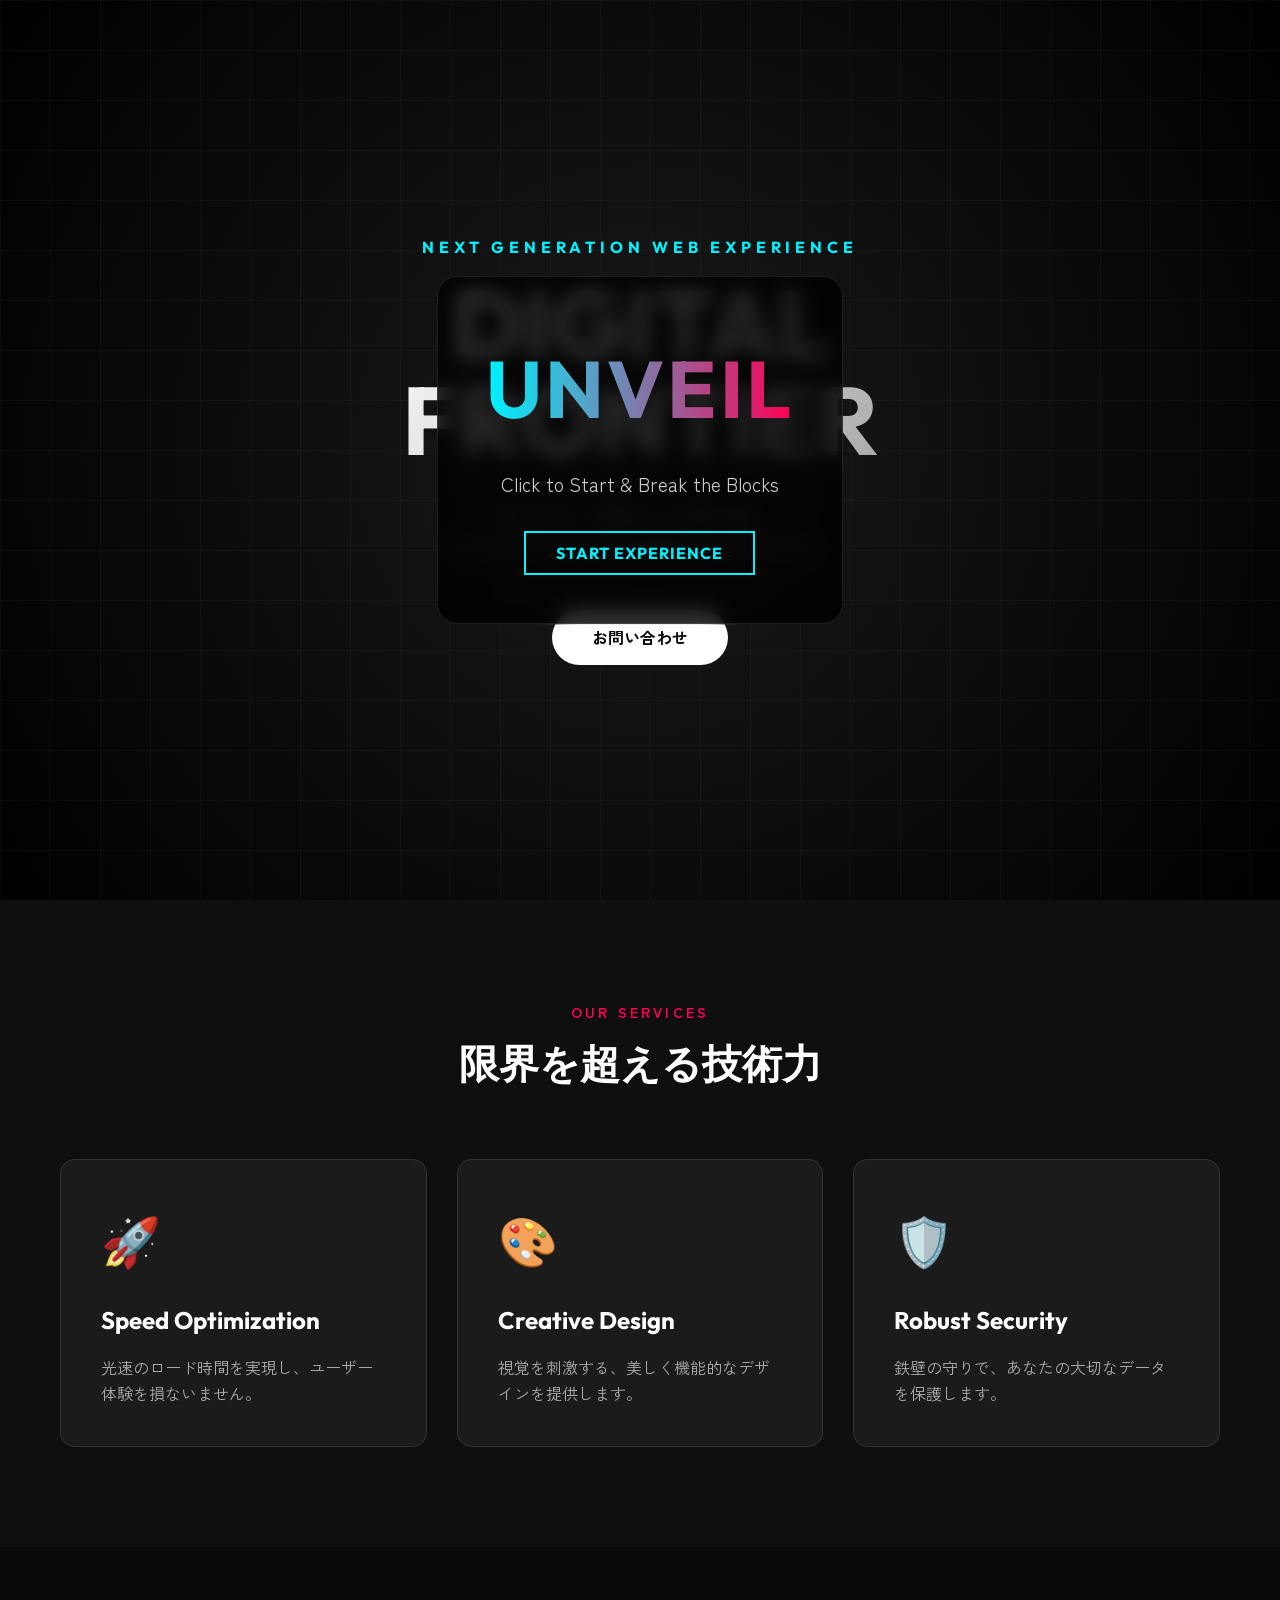
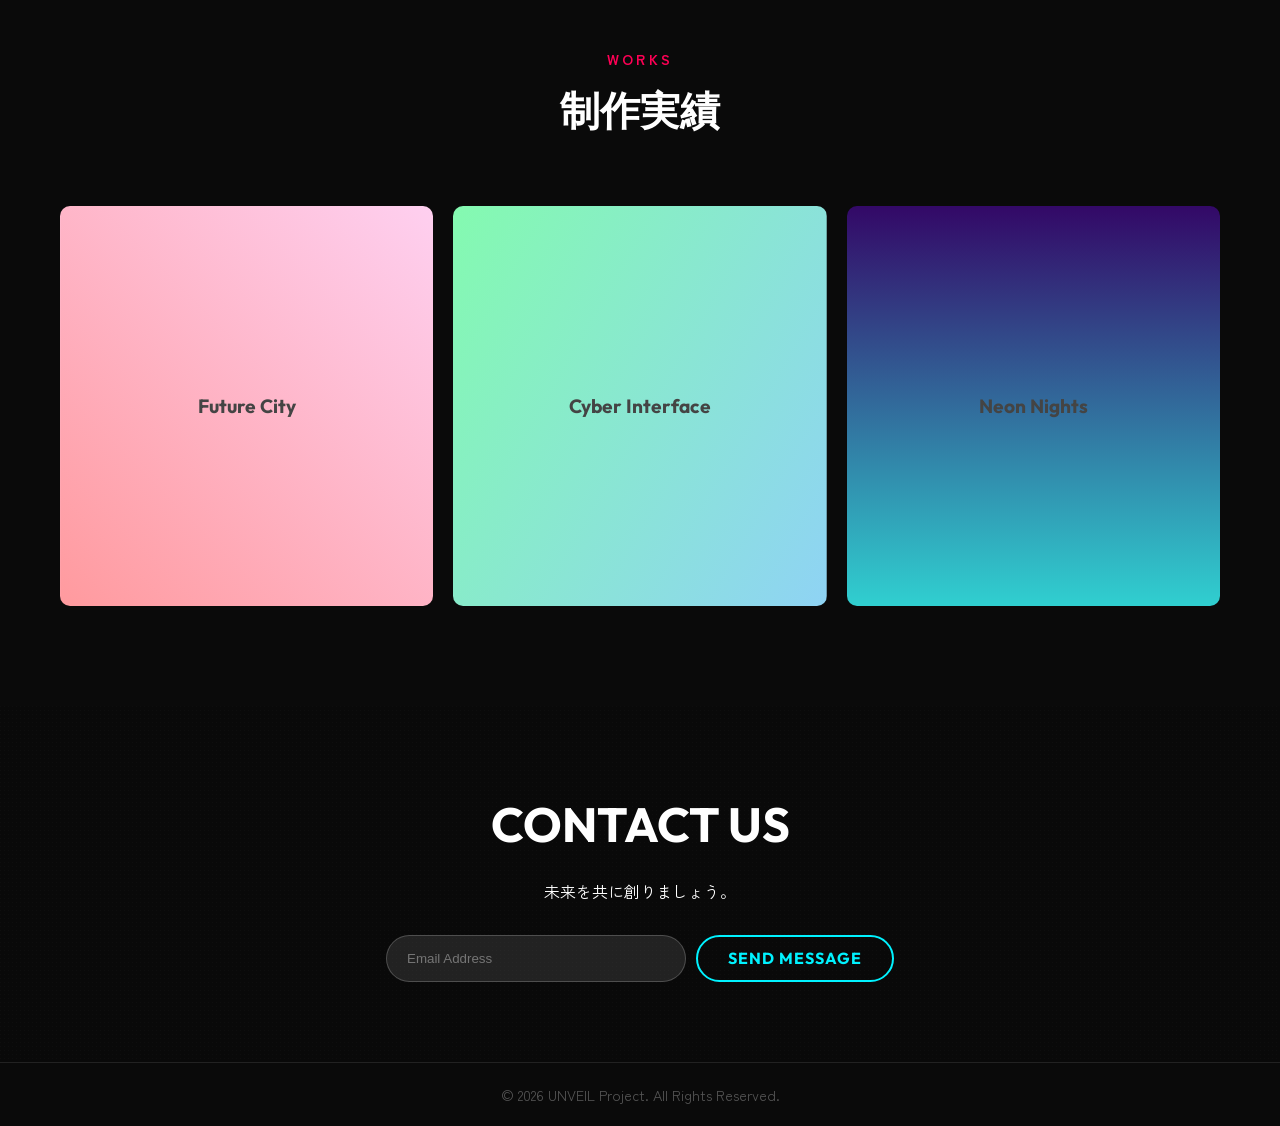
==== index.html @ 2d0221ed "Initial commit for Game LP with Novel character updates" ====
<!DOCTYPE html>
<html lang="ja">

<head>
    <meta charset="UTF-8">
    <meta name="viewport" content="width=device-width, initial-scale=1.0">
    <title>UNVEIL - Interactive Experience</title>
    <link rel="preconnect" href="https://fonts.googleapis.com">
    <link rel="preconnect" href="https://fonts.gstatic.com" crossorigin>
    <link
        href="https://fonts.googleapis.com/css2?family=Outfit:wght@300;500;700&family=Zen+Kaku+Gothic+New:wght@400;700&display=swap"
        rel="stylesheet">
    <link rel="stylesheet" href="style.css">
    <meta name="description" content="ブロックを崩して未来を体感せよ。Playable LP Concept.">
</head>

<body>

    <!-- Game Overlay -->
    <div id="game-overlay">
        <canvas id="game-canvas"></canvas>
        <div id="ui-layer">
            <div id="start-screen">
                <h1>UNVEIL</h1>
                <p>Click to Start & Break the Blocks</p>
                <button id="start-btn">START EXPERIENCE</button>
            </div>
            <div id="game-controls" class="hidden">
                <div class="score-board">SCORE: <span id="score">0</span></div>
                <button id="skip-btn">SKIP & REVEAL ALL</button>
            </div>
        </div>
    </div>

    <!-- Main Content (Hidden initially) -->
    <main id="main-content">
        <header class="hero">
            <div class="container">
                <h2 class="hero-subtitle">NEXT GENERATION WEB EXPERIENCE</h2>
                <h1 class="hero-title">DIGITAL<br>FRONTIER</h1>
                <p class="hero-text">
                    私たちは、常識という壁を壊し、<br>
                    まだ見ぬデジタルの地平線を切り拓きます。
                </p>
                <a href="#contact" class="cta-button">お問い合わせ</a>
            </div>
        </header>

        <section class="features">
            <div class="container">
                <div class="section-header">
                    <h3>OUR SERVICES</h3>
                    <h2>限界を超える技術力</h2>
                </div>
                <div class="feature-grid">
                    <div class="feature-card">
                        <div class="icon">🚀</div>
                        <h4>Speed Optimization</h4>
                        <p>光速のロード時間を実現し、ユーザー体験を損ないません。</p>
                    </div>
                    <div class="feature-card">
                        <div class="icon">🎨</div>
                        <h4>Creative Design</h4>
                        <p>視覚を刺激する、美しく機能的なデザインを提供します。</p>
                    </div>
                    <div class="feature-card">
                        <div class="icon">🛡️</div>
                        <h4>Robust Security</h4>
                        <p>鉄壁の守りで、あなたの大切なデータを保護します。</p>
                    </div>
                </div>
            </div>
        </section>

        <section class="gallery">
            <div class="container">
                <div class="section-header">
                    <h3>WORKS</h3>
                    <h2>制作実績</h2>
                </div>
                <!-- Placeholders for visual interest -->
                <div class="gallery-grid">
                    <div class="gallery-item item-1"><span>Future City</span></div>
                    <div class="gallery-item item-2"><span>Cyber Interface</span></div>
                    <div class="gallery-item item-3"><span>Neon Nights</span></div>
                </div>
            </div>
        </section>

        <section id="contact" class="contact">
            <div class="container">
                <h2>CONTACT US</h2>
                <p>未来を共に創りましょう。</p>
                <form onsubmit="event.preventDefault(); alert('デモページのため送信されません');">
                    <input type="email" placeholder="Email Address" required>
                    <button type="submit">SEND MESSAGE</button>
                </form>
            </div>
        </section>

        <footer>
            <div class="container">
                <p>&copy; 2026 UNVEIL Project. All Rights Reserved.</p>
            </div>
        </footer>
    </main>

    <script src="script.js"></script>
</body>

</html>
---- style.css ----
:root {
    --bg-color: #0a0a0a;
    --text-color: #ffffff;
    --accent-color: #00f2ff;
    --accent-secondary: #ff0055;
    --glass-bg: rgba(255, 255, 255, 0.05);
    --glass-border: rgba(255, 255, 255, 0.1);
    --font-heading: 'Outfit', sans-serif;
    --font-body: 'Zen Kaku Gothic New', sans-serif;
}

* {
    margin: 0;
    padding: 0;
    box-sizing: border-box;
}

body {
    background-color: var(--bg-color);
    color: var(--text-color);
    font-family: var(--font-body);
    line-height: 1.6;
    overflow-x: hidden; /* Avoid horizontal scroll */
}

/* --- Game Overlay & Canvas --- */
#game-overlay {
    position: fixed;
    top: 0;
    left: 0;
    width: 100%;
    height: 100%;
    z-index: 9999;
    pointer-events: none; /* Let clicks pass through if canvas is transparent, handled by JS */
}

#game-canvas {
    display: block;
    width: 100%;
    height: 100%;
    pointer-events: auto; /* Re-enable pointer events for the game */
}

/* UI Layer */
#ui-layer {
    position: absolute;
    top: 0;
    left: 0;
    width: 100%;
    height: 100%;
    pointer-events: none;
    display: flex;
    flex-direction: column;
    justify-content: center;
    align-items: center;
}

#start-screen {
    background: rgba(0, 0, 0, 0.8);
    backdrop-filter: blur(10px);
    padding: 3rem;
    border-radius: 20px;
    border: 1px solid var(--glass-border);
    text-align: center;
    pointer-events: auto;
    animation: fadeIn 1s ease-out;
}

#start-screen h1 {
    font-family: var(--font-heading);
    font-size: 5rem;
    background: linear-gradient(to right, var(--accent-color), var(--accent-secondary));
    -webkit-background-clip: text;
    -webkit-text-fill-color: transparent;
    margin-bottom: 1rem;
    letter-spacing: 0.2rem;
}

#start-screen p {
    font-size: 1.2rem;
    color: #ccc;
    margin-bottom: 2rem;
}

#game-controls {
    position: absolute;
    top: 20px;
    right: 20px;
    display: flex;
    gap: 20px;
    align-items: center;
    pointer-events: auto;
}

.hidden {
    display: none !important;
}

button {
    background: transparent;
    border: 2px solid var(--accent-color);
    color: var(--accent-color);
    padding: 10px 30px;
    font-family: var(--font-heading);
    font-weight: 700;
    font-size: 1rem;
    cursor: pointer;
    transition: all 0.3s ease;
    text-transform: uppercase;
    letter-spacing: 1px;
}

button:hover {
    background: var(--accent-color);
    color: #000;
    box-shadow: 0 0 20px rgba(0, 242, 255, 0.5);
}

#skip-btn {
    border-color: var(--accent-secondary);
    color: var(--accent-secondary);
}

#skip-btn:hover {
    background: var(--accent-secondary);
    color: #fff;
    box-shadow: 0 0 20px rgba(255, 0, 85, 0.5);
}

.score-board {
    font-family: var(--font-heading);
    font-size: 1.5rem;
    font-weight: 700;
    text-shadow: 0 0 10px rgba(0,0,0,0.5);
}

/* --- Main Content (The "Prize") --- */
#main-content {
    /* Initially visible but covered by canvas opacity blocks */
    position: relative;
    z-index: 1;
}

.container {
    max-width: 1200px;
    margin: 0 auto;
    padding: 0 20px;
}

/* Hero Section */
.hero {
    height: 100vh;
    display: flex;
    align-items: center;
    justify-content: center;
    text-align: center;
    background: radial-gradient(circle at center, #1a1a1a 0%, #000 100%);
    position: relative;
}

.hero::after {
    content: '';
    position: absolute;
    top: 0; left: 0; right: 0; bottom: 0;
    background-image: 
        linear-gradient(rgba(255, 255, 255, 0.03) 1px, transparent 1px),
        linear-gradient(90deg, rgba(255, 255, 255, 0.03) 1px, transparent 1px);
    background-size: 50px 50px;
    pointer-events: none;
}

.hero-subtitle {
    display: block;
    color: var(--accent-color);
    font-size: 1rem;
    letter-spacing: 0.3rem;
    margin-bottom: 1rem;
    font-family: var(--font-heading);
}

.hero-title {
    font-family: var(--font-heading);
    font-size: 6rem;
    line-height: 1;
    margin-bottom: 2rem;
    background: linear-gradient(135deg, #fff 0%, #aaa 100%);
    -webkit-background-clip: text;
    -webkit-text-fill-color: transparent;
}

.hero-text {
    font-size: 1.2rem;
    max-width: 600px;
    margin: 0 auto 3rem;
    color: #888;
}

.cta-button {
    display: inline-block;
    padding: 15px 40px;
    background: var(--text-color);
    color: var(--bg-color);
    text-decoration: none;
    font-weight: 700;
    border-radius: 30px;
    transition: transform 0.3s;
}

.cta-button:hover {
    transform: scale(1.05);
}

/* Features Section */
.features {
    padding: 100px 0;
    background: #0f0f0f;
}

.section-header {
    text-align: center;
    margin-bottom: 4rem;
}

.section-header h3 {
    color: var(--accent-secondary);
    letter-spacing: 0.2rem;
    font-size: 0.9rem;
    margin-bottom: 0.5rem;
}

.section-header h2 {
    font-size: 2.5rem;
    font-family: var(--font-heading);
}

.feature-grid {
    display: grid;
    grid-template-columns: repeat(auto-fit, minmax(300px, 1fr));
    gap: 30px;
}

.feature-card {
    background: var(--glass-bg);
    border: 1px solid var(--glass-border);
    padding: 40px;
    border-radius: 15px;
    transition: transform 0.3s;
}

.feature-card:hover {
    transform: translateY(-10px);
    border-color: var(--accent-color);
}

.feature-card .icon {
    font-size: 3rem;
    margin-bottom: 1.5rem;
}

.feature-card h4 {
    font-size: 1.5rem;
    margin-bottom: 1rem;
    font-family: var(--font-heading);
}

.feature-card p {
    color: #aaa;
}

/* Gallery Section */
.gallery {
    padding: 100px 0;
}

.gallery-grid {
    display: grid;
    grid-template-columns: repeat(3, 1fr);
    gap: 20px;
    height: 400px;
}

.gallery-item {
    background: #222;
    border-radius: 10px;
    display: flex;
    align-items: center;
    justify-content: center;
    font-family: var(--font-heading);
    font-size: 1.2rem;
    font-weight: bold;
    color: #444;
    transition: all 0.3s;
    background-size: cover;
    background-position: center;
}

.gallery-item:hover {
    color: #fff;
    box-shadow: inset 0 0 0 200px rgba(0,0,0,0.5);
}

/* Mock Images using Gradients */
.item-1 { background-image: linear-gradient(45deg, #FF9A9E 0%, #FECFEF 99%, #FECFEF 100%); }
.item-2 { background-image: linear-gradient(120deg, #84fab0 0%, #8fd3f4 100%); }
.item-3 { background-image: linear-gradient(to top, #30cfd0 0%, #330867 100%); }

/* Contact */
.contact {
    padding: 80px 0;
    text-align: center;
    background: linear-gradient(rgba(0,0,0,0.8), rgba(0,0,0,0.8)), url('[data-uri]');
}

.contact h2 {
    font-size: 3rem;
    margin-bottom: 1rem;
    font-family: var(--font-heading);
}

.contact form {
    margin-top: 30px;
    display: flex;
    justify-content: center;
    gap: 10px;
}

.contact input {
    padding: 15px 20px;
    border-radius: 30px;
    border: none;
    width: 300px;
    background: rgba(255,255,255,0.1);
    color: #fff;
    border: 1px solid rgba(255,255,255,0.2);
}

.contact button {
    border-radius: 30px;
}

footer {
    padding: 20px 0;
    text-align: center;
    border-top: 1px solid #222;
    color: #555;
    font-size: 0.9rem;
}

/* Responsive */
@media (max-width: 768px) {
    .hero-title { font-size: 3rem; }
    .gallery-grid { grid-template-columns: 1fr; height: auto; }
    .gallery-item { height: 200px; }
    .contact form { flex-direction: column; align-items: center; }
}

@keyframes fadeIn {
    from { opacity: 0; transform: translateY(20px); }
    to { opacity: 1; transform: translateY(0); }
}
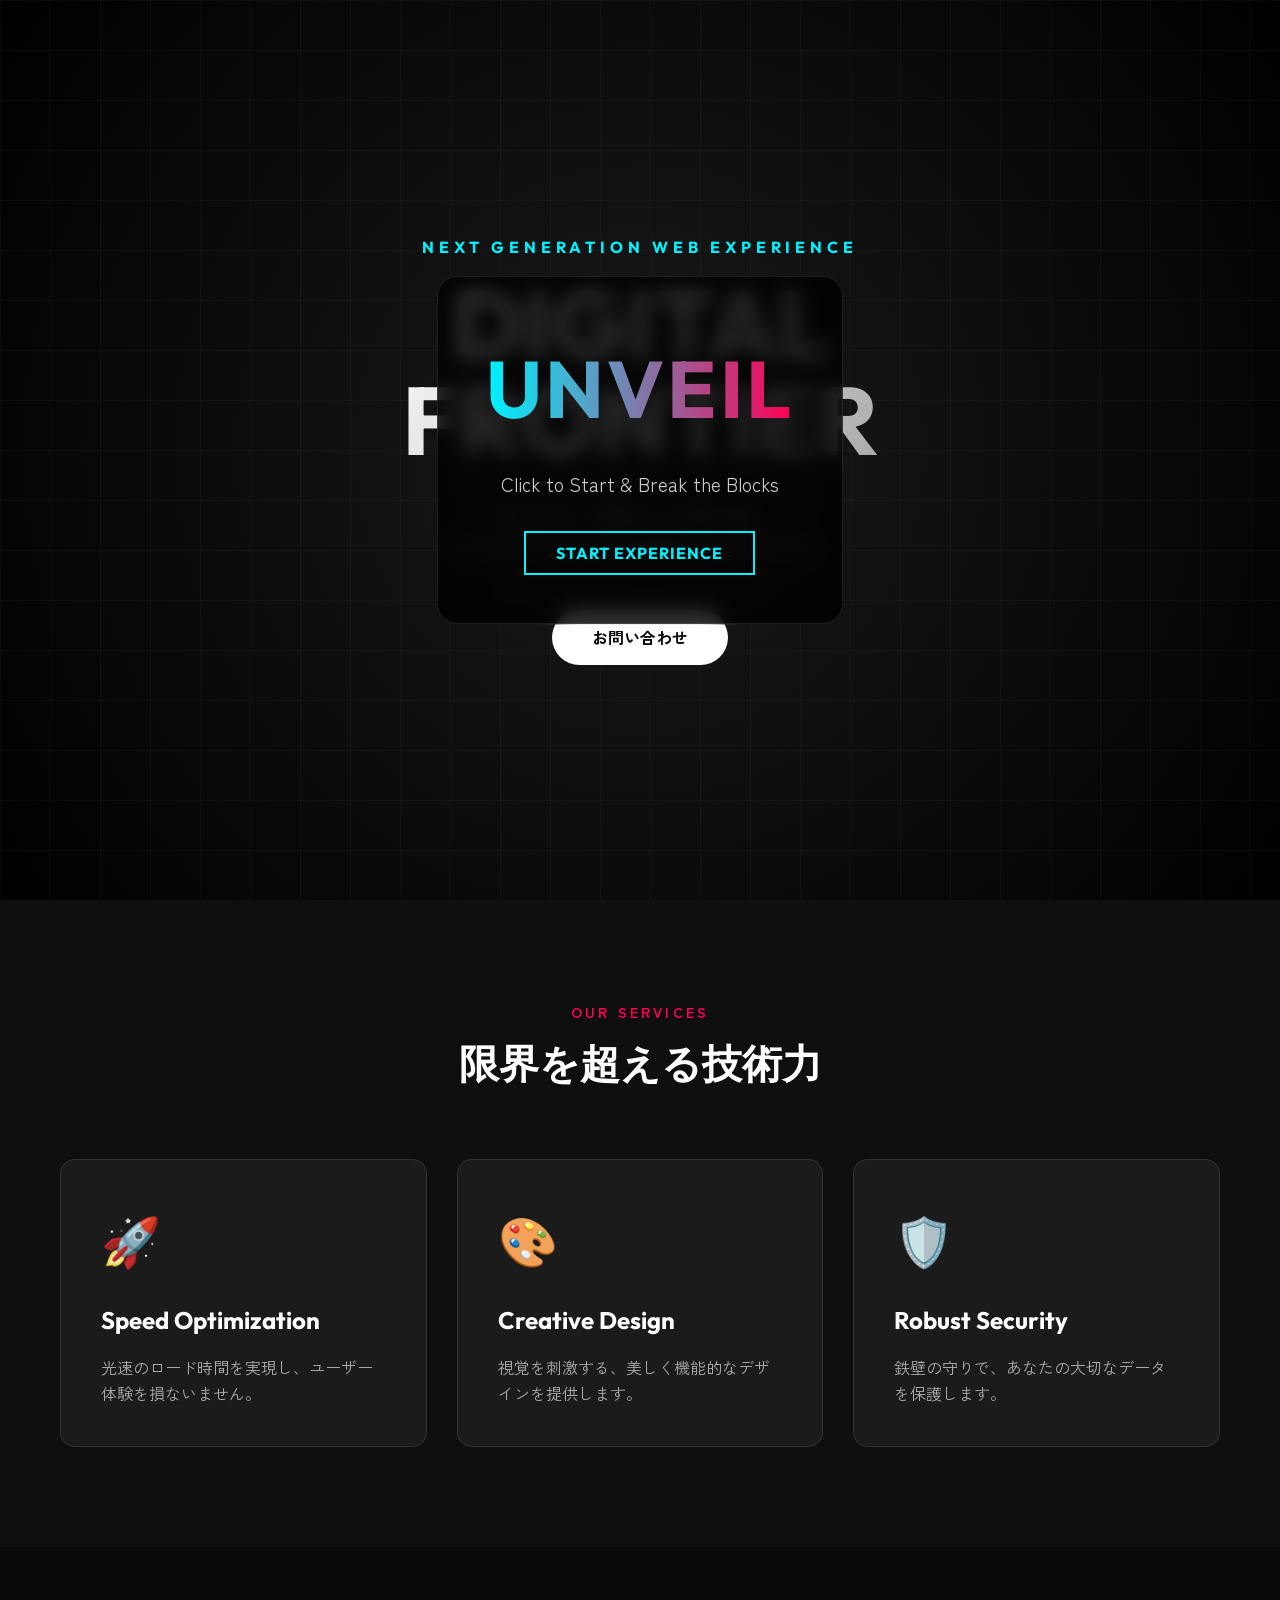
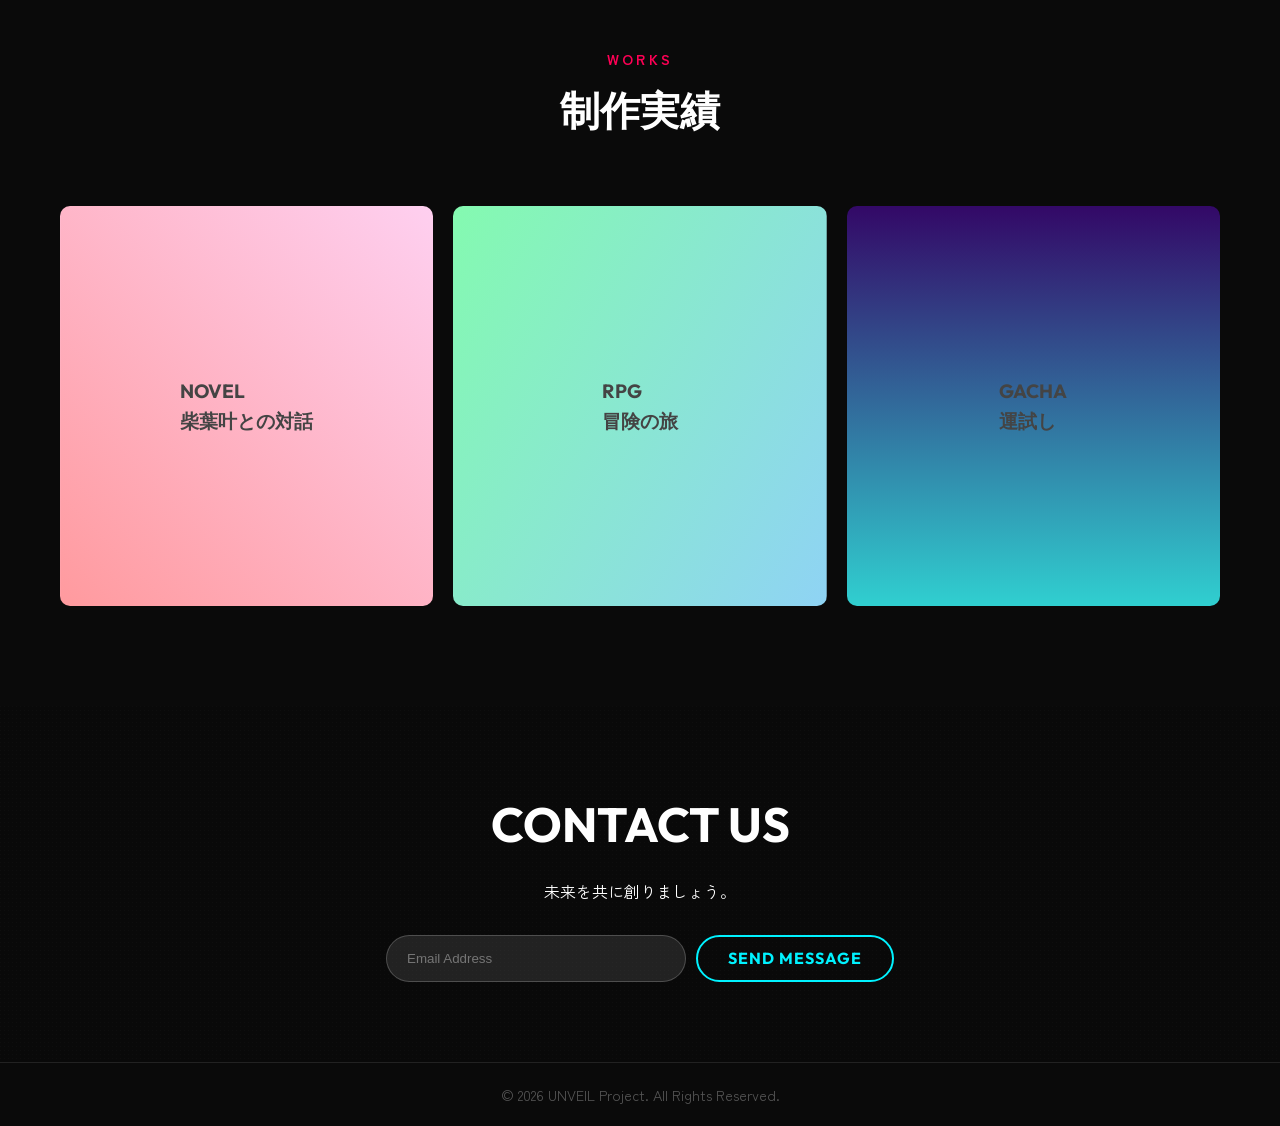
==== commit 2f5677db: "Update portal links and style" ====
--- a/index.html
+++ b/index.html
@@ -80,9 +80,9 @@
                 </div>
                 <!-- Placeholders for visual interest -->
                 <div class="gallery-grid">
-                    <div class="gallery-item item-1"><span>Future City</span></div>
-                    <div class="gallery-item item-2"><span>Cyber Interface</span></div>
-                    <div class="gallery-item item-3"><span>Neon Nights</span></div>
+                    <a href="./novel/index.html" class="gallery-item item-1"><span>NOVEL<br>柴葉叶との対話</span></a>
+                    <a href="./rpg/index.html" class="gallery-item item-2"><span>RPG<br>冒険の旅</span></a>
+                    <a href="./gacha/index.html" class="gallery-item item-3"><span>GACHA<br>運試し</span></a>
                 </div>
             </div>
         </section>
--- a/style.css
+++ b/style.css
@@ -20,7 +20,8 @@
     color: var(--text-color);
     font-family: var(--font-body);
     line-height: 1.6;
-    overflow-x: hidden; /* Avoid horizontal scroll */
+    overflow-x: hidden;
+    /* Avoid horizontal scroll */
 }
 
 /* --- Game Overlay & Canvas --- */
@@ -31,14 +32,16 @@
     width: 100%;
     height: 100%;
     z-index: 9999;
-    pointer-events: none; /* Let clicks pass through if canvas is transparent, handled by JS */
+    pointer-events: none;
+    /* Let clicks pass through if canvas is transparent, handled by JS */
 }
 
 #game-canvas {
     display: block;
     width: 100%;
     height: 100%;
-    pointer-events: auto; /* Re-enable pointer events for the game */
+    pointer-events: auto;
+    /* Re-enable pointer events for the game */
 }
 
 /* UI Layer */
@@ -131,7 +134,7 @@
     font-family: var(--font-heading);
     font-size: 1.5rem;
     font-weight: 700;
-    text-shadow: 0 0 10px rgba(0,0,0,0.5);
+    text-shadow: 0 0 10px rgba(0, 0, 0, 0.5);
 }
 
 /* --- Main Content (The "Prize") --- */
@@ -161,8 +164,11 @@
 .hero::after {
     content: '';
     position: absolute;
-    top: 0; left: 0; right: 0; bottom: 0;
-    background-image: 
+    top: 0;
+    left: 0;
+    right: 0;
+    bottom: 0;
+    background-image:
         linear-gradient(rgba(255, 255, 255, 0.03) 1px, transparent 1px),
         linear-gradient(90deg, rgba(255, 255, 255, 0.03) 1px, transparent 1px);
     background-size: 50px 50px;
@@ -292,23 +298,32 @@
     transition: all 0.3s;
     background-size: cover;
     background-position: center;
+    text-decoration: none;
 }
 
 .gallery-item:hover {
     color: #fff;
-    box-shadow: inset 0 0 0 200px rgba(0,0,0,0.5);
+    box-shadow: inset 0 0 0 200px rgba(0, 0, 0, 0.5);
 }
 
 /* Mock Images using Gradients */
-.item-1 { background-image: linear-gradient(45deg, #FF9A9E 0%, #FECFEF 99%, #FECFEF 100%); }
-.item-2 { background-image: linear-gradient(120deg, #84fab0 0%, #8fd3f4 100%); }
-.item-3 { background-image: linear-gradient(to top, #30cfd0 0%, #330867 100%); }
+.item-1 {
+    background-image: linear-gradient(45deg, #FF9A9E 0%, #FECFEF 99%, #FECFEF 100%);
+}
+
+.item-2 {
+    background-image: linear-gradient(120deg, #84fab0 0%, #8fd3f4 100%);
+}
+
+.item-3 {
+    background-image: linear-gradient(to top, #30cfd0 0%, #330867 100%);
+}
 
 /* Contact */
 .contact {
     padding: 80px 0;
     text-align: center;
-    background: linear-gradient(rgba(0,0,0,0.8), rgba(0,0,0,0.8)), url('[data-uri]');
+    background: linear-gradient(rgba(0, 0, 0, 0.8), rgba(0, 0, 0, 0.8)), url('[data-uri]');
 }
 
 .contact h2 {
@@ -329,9 +344,9 @@
     border-radius: 30px;
     border: none;
     width: 300px;
-    background: rgba(255,255,255,0.1);
+    background: rgba(255, 255, 255, 0.1);
     color: #fff;
-    border: 1px solid rgba(255,255,255,0.2);
+    border: 1px solid rgba(255, 255, 255, 0.2);
 }
 
 .contact button {
@@ -348,13 +363,33 @@
 
 /* Responsive */
 @media (max-width: 768px) {
-    .hero-title { font-size: 3rem; }
-    .gallery-grid { grid-template-columns: 1fr; height: auto; }
-    .gallery-item { height: 200px; }
-    .contact form { flex-direction: column; align-items: center; }
+    .hero-title {
+        font-size: 3rem;
+    }
+
+    .gallery-grid {
+        grid-template-columns: 1fr;
+        height: auto;
+    }
+
+    .gallery-item {
+        height: 200px;
+    }
+
+    .contact form {
+        flex-direction: column;
+        align-items: center;
+    }
 }
 
 @keyframes fadeIn {
-    from { opacity: 0; transform: translateY(20px); }
-    to { opacity: 1; transform: translateY(0); }
-}
+    from {
+        opacity: 0;
+        transform: translateY(20px);
+    }
+
+    to {
+        opacity: 1;
+        transform: translateY(0);
+    }
+}
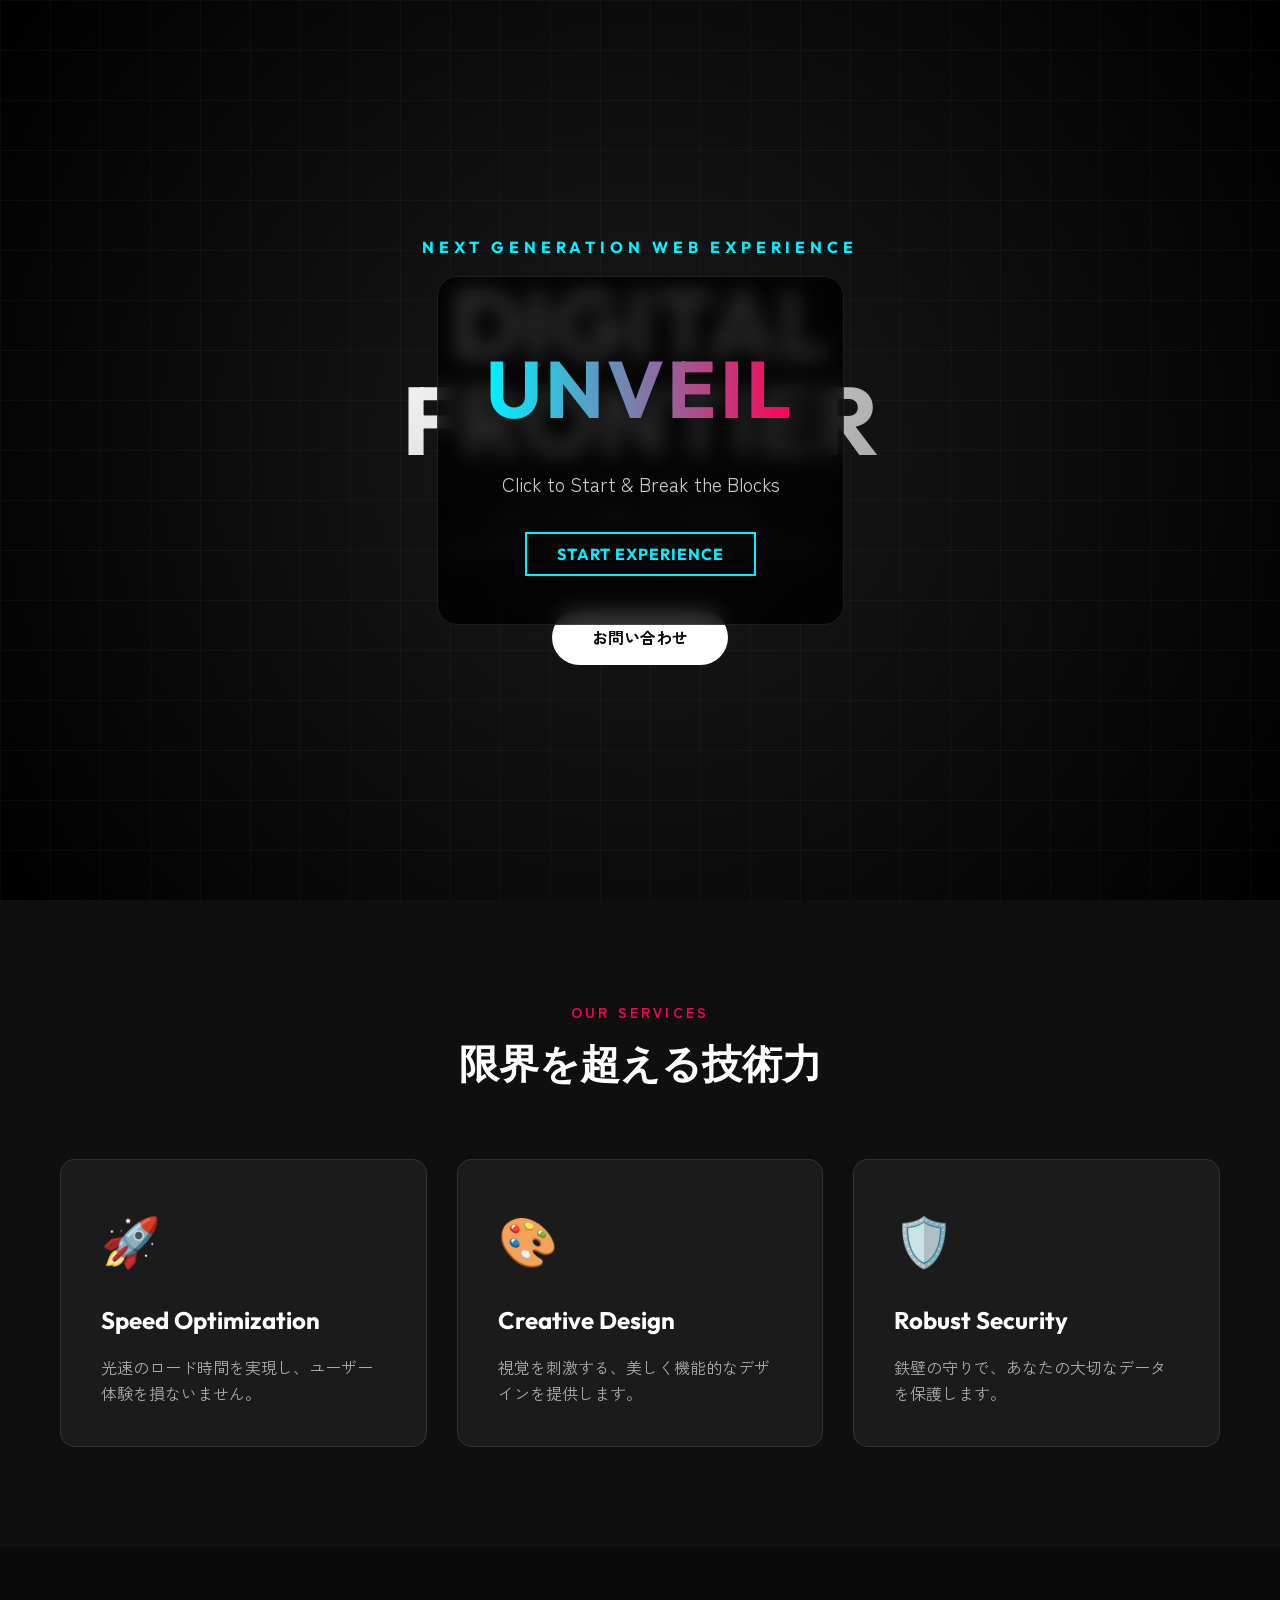
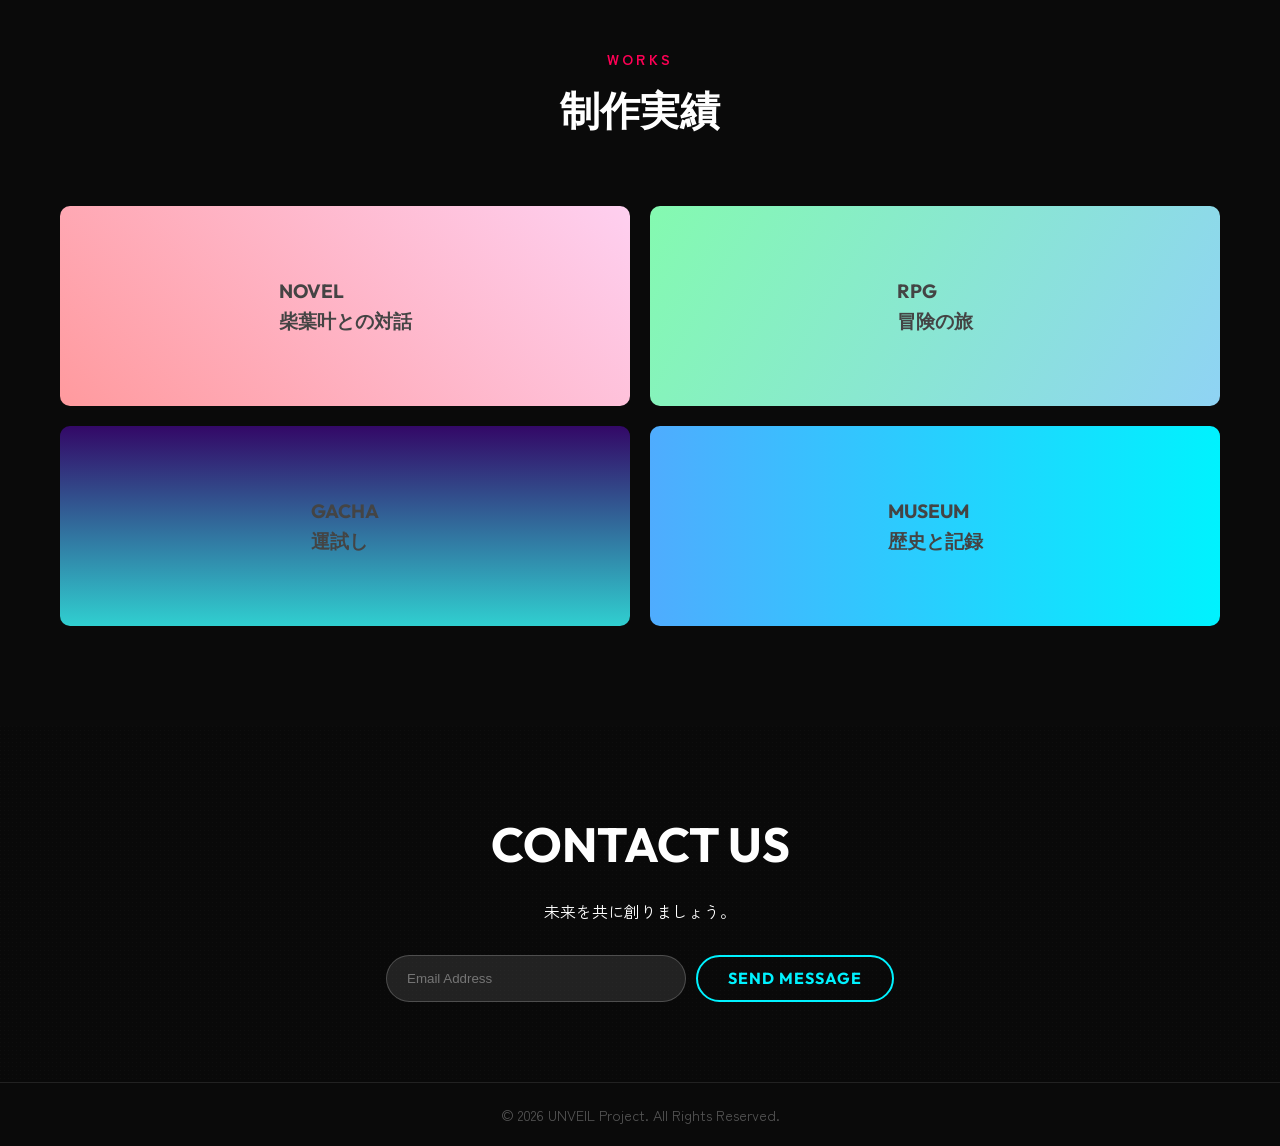
==== commit 3885ca7c: "Add Museum section to portal" ====
--- a/index.html
+++ b/index.html
@@ -83,6 +83,7 @@
                     <a href="./novel/index.html" class="gallery-item item-1"><span>NOVEL<br>柴葉叶との対話</span></a>
                     <a href="./rpg/index.html" class="gallery-item item-2"><span>RPG<br>冒険の旅</span></a>
                     <a href="./gacha/index.html" class="gallery-item item-3"><span>GACHA<br>運試し</span></a>
+                    <a href="./museum/index.html" class="gallery-item item-4"><span>MUSEUM<br>歴史と記録</span></a>
                 </div>
             </div>
         </section>
--- a/style.css
+++ b/style.css
@@ -280,9 +280,9 @@
 
 .gallery-grid {
     display: grid;
-    grid-template-columns: repeat(3, 1fr);
+    grid-template-columns: repeat(2, 1fr);
     gap: 20px;
-    height: 400px;
+    min-height: 400px;
 }
 
 .gallery-item {
@@ -299,6 +299,8 @@
     background-size: cover;
     background-position: center;
     text-decoration: none;
+    min-height: 200px;
+    /* Ensure visibility */
 }
 
 .gallery-item:hover {
@@ -318,6 +320,12 @@
 .item-3 {
     background-image: linear-gradient(to top, #30cfd0 0%, #330867 100%);
 }
+
+.item-4 {
+    background-image: linear-gradient(to right, #4facfe 0%, #00f2fe 100%);
+}
+
+/* Cyan Blue */
 
 /* Contact */
 .contact {
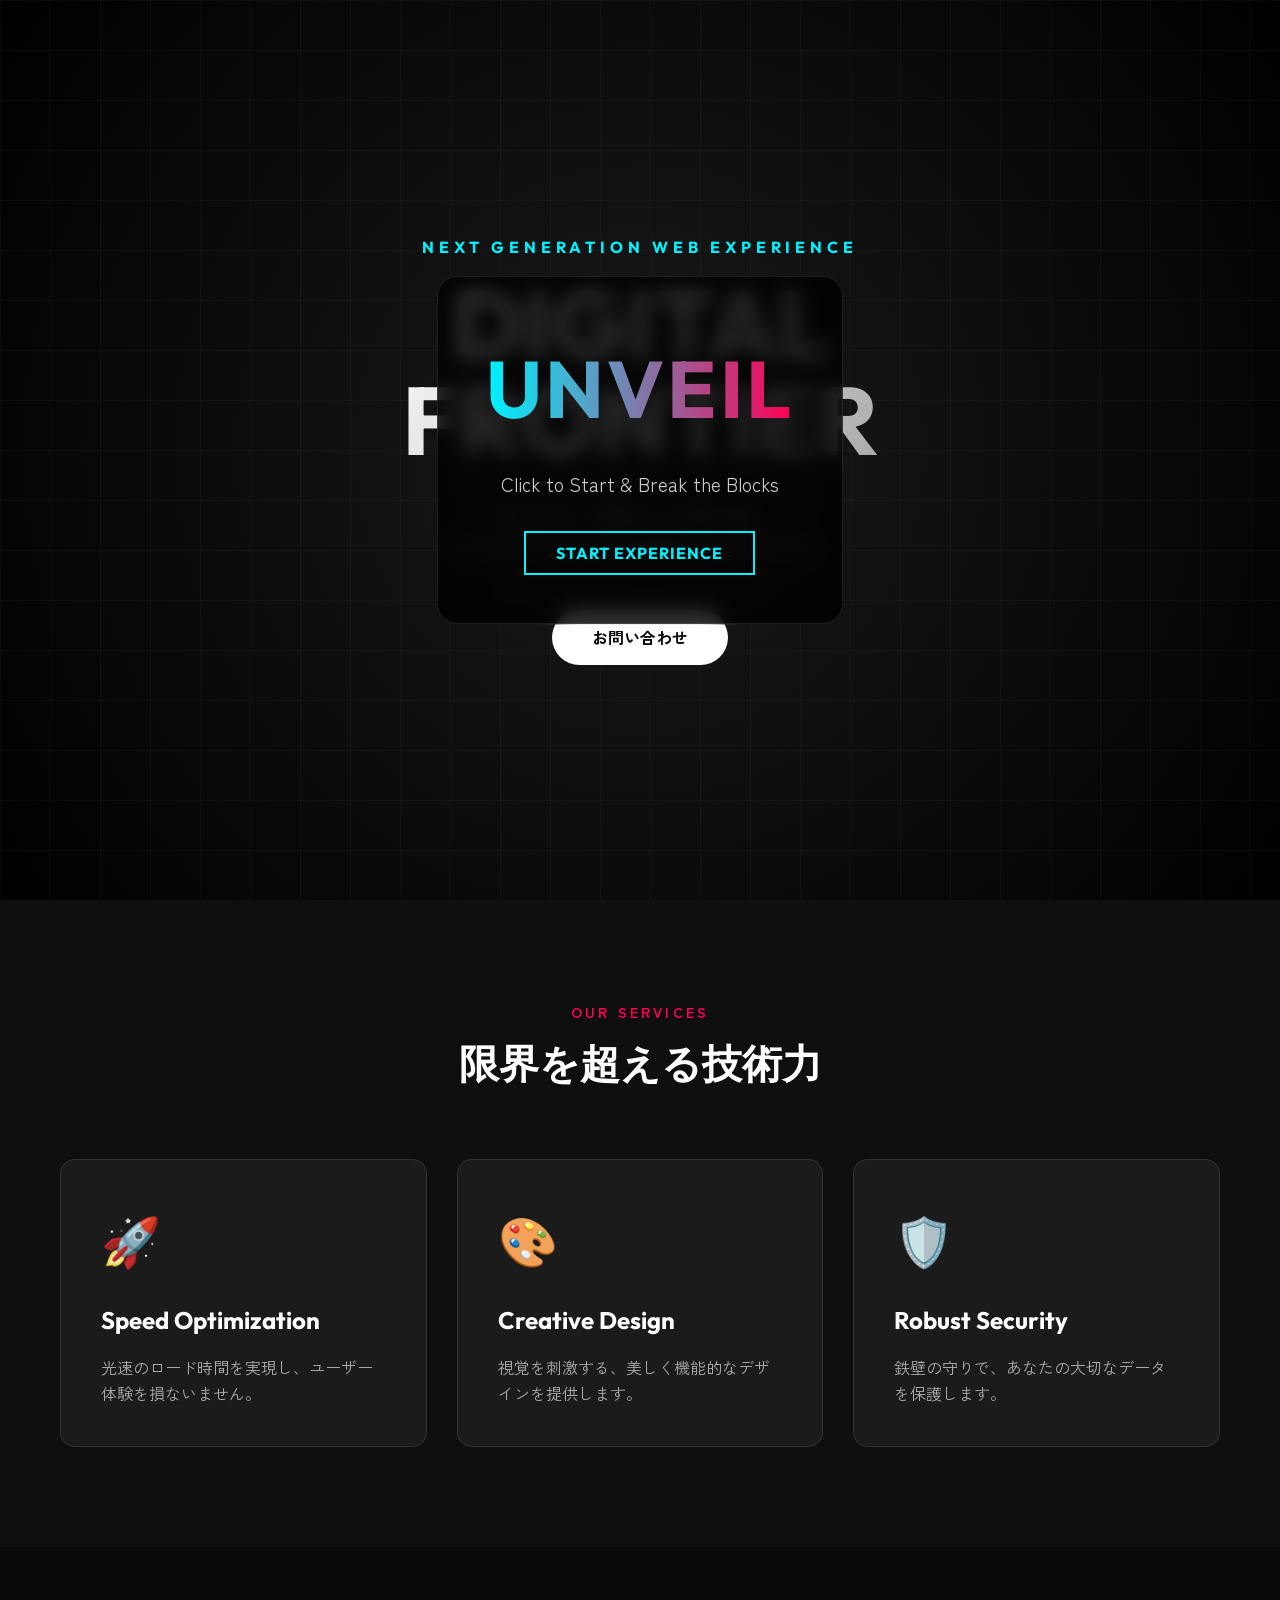
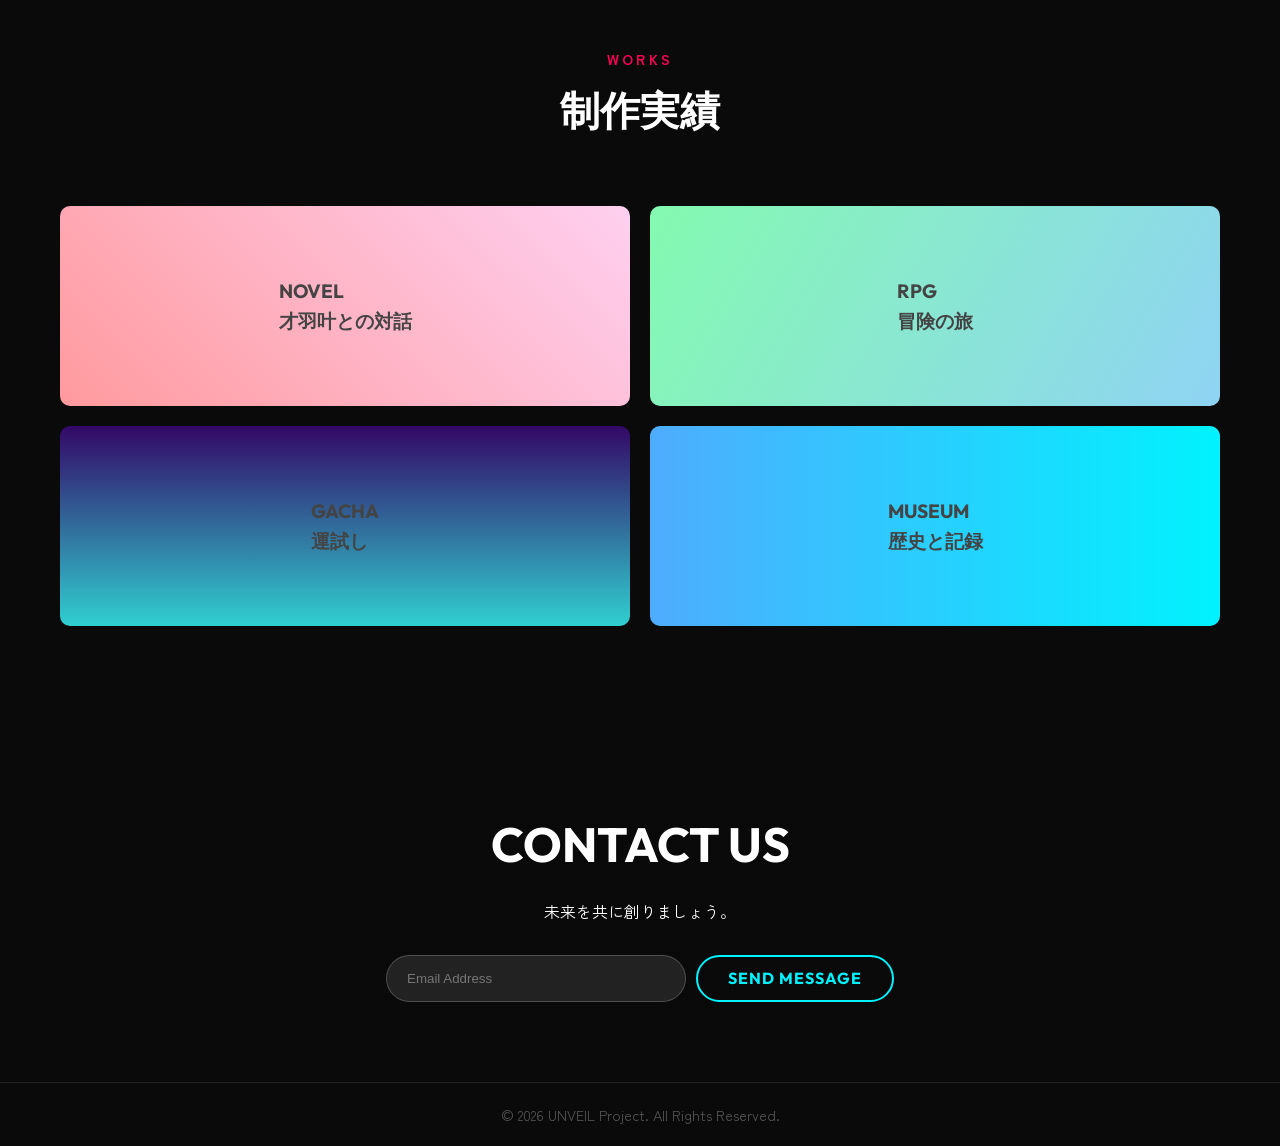
==== commit 8065e81b: "Update index.html" ====
--- a/index.html
+++ b/index.html
@@ -80,7 +80,7 @@
                 </div>
                 <!-- Placeholders for visual interest -->
                 <div class="gallery-grid">
-                    <a href="./novel/index.html" class="gallery-item item-1"><span>NOVEL<br>柴葉叶との対話</span></a>
+                    <a href="./novel/index.html" class="gallery-item item-1"><span>NOVEL<br>才羽叶との対話</span></a>
                     <a href="./rpg/index.html" class="gallery-item item-2"><span>RPG<br>冒険の旅</span></a>
                     <a href="./gacha/index.html" class="gallery-item item-3"><span>GACHA<br>運試し</span></a>
                     <a href="./museum/index.html" class="gallery-item item-4"><span>MUSEUM<br>歴史と記録</span></a>
@@ -109,4 +109,4 @@
     <script src="script.js"></script>
 </body>
 
-</html>+</html>
